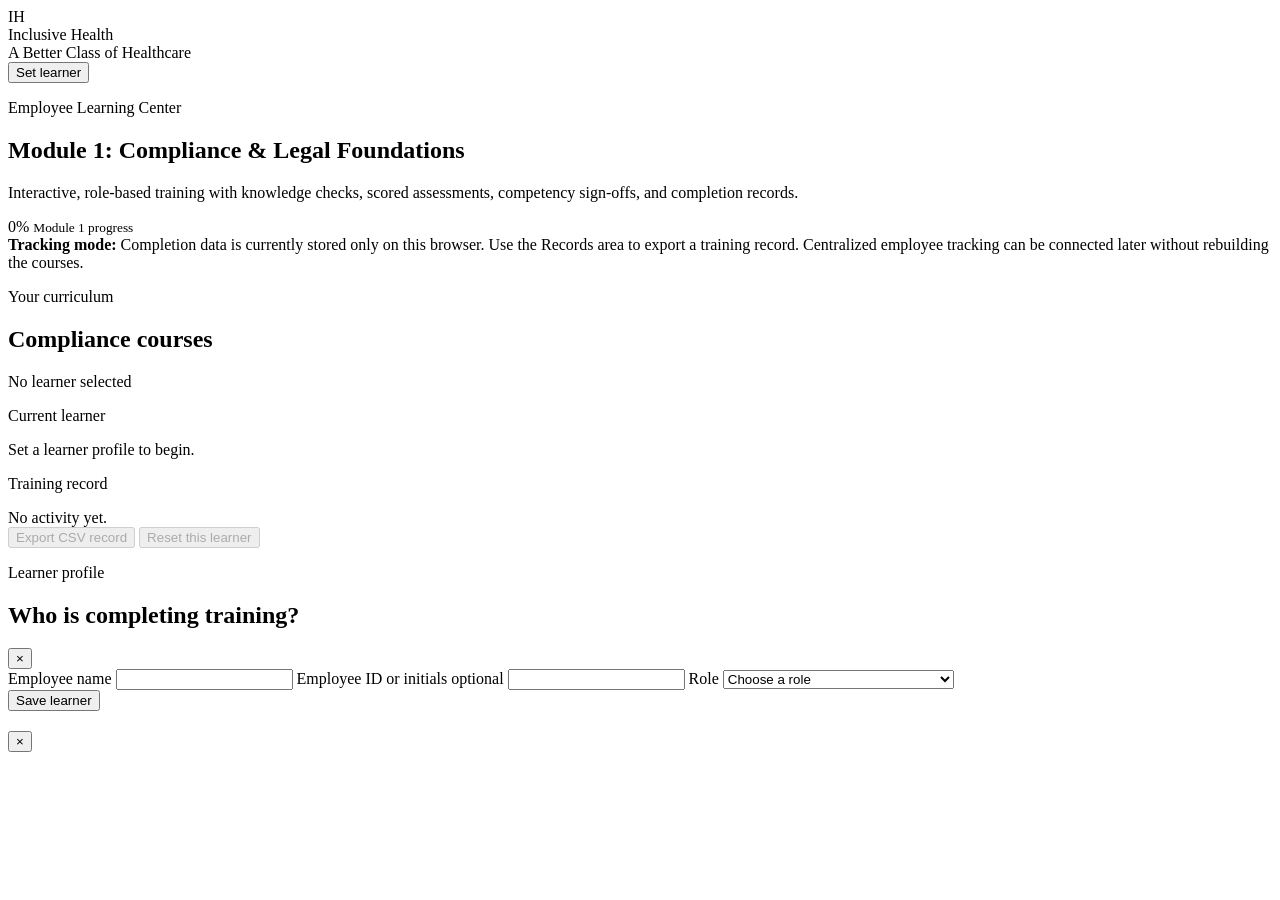
==== index.html @ cc0c8388 "Add training app shell and learner dashboard" ====
<!doctype html>
<html lang="en">
<head>
  <meta charset="utf-8" />
  <meta name="viewport" content="width=device-width, initial-scale=1" />
  <meta name="description" content="Inclusive Health employee compliance training" />
  <title>Inclusive Health Training | Module 1</title>
  <link rel="stylesheet" href="styles.css" />
</head>
<body>
  <header class="site-header">
    <div class="brand-wrap">
      <div class="brand-mark" aria-hidden="true">IH</div>
      <div>
        <div class="brand-name">Inclusive Health</div>
        <div class="brand-tagline">A Better Class of Healthcare</div>
      </div>
    </div>
    <button id="learnerButton" class="ghost-button" type="button">Set learner</button>
  </header>

  <main id="app" class="app-shell" tabindex="-1">
    <section class="hero">
      <div>
        <p class="eyebrow">Employee Learning Center</p>
        <h1>Module 1: Compliance &amp; Legal Foundations</h1>
        <p class="hero-copy">Interactive, role-based training with knowledge checks, scored assessments, competency sign-offs, and completion records.</p>
      </div>
      <div class="hero-stat" aria-live="polite">
        <span id="overallProgressValue">0%</span>
        <small>Module 1 progress</small>
      </div>
    </section>

    <section id="localTrackingNotice" class="notice notice-info">
      <strong>Tracking mode:</strong> Completion data is currently stored only on this browser. Use the Records area to export a training record. Centralized employee tracking can be connected later without rebuilding the courses.
    </section>

    <section class="dashboard-grid">
      <div class="dashboard-main">
        <section class="section-card">
          <div class="section-heading-row">
            <div>
              <p class="eyebrow">Your curriculum</p>
              <h2>Compliance courses</h2>
            </div>
            <span id="learnerSummary" class="pill">No learner selected</span>
          </div>
          <div id="moduleGrid" class="module-grid"></div>
        </section>
      </div>

      <aside class="dashboard-side">
        <section class="section-card compact-card">
          <p class="eyebrow">Current learner</p>
          <div id="learnerCard" class="learner-card empty-state">Set a learner profile to begin.</div>
        </section>

        <section class="section-card compact-card">
          <p class="eyebrow">Training record</p>
          <div id="recordSummary" class="record-summary">No activity yet.</div>
          <div class="button-stack">
            <button id="exportCsvButton" class="secondary-button" type="button" disabled>Export CSV record</button>
            <button id="resetButton" class="text-button danger-text" type="button" disabled>Reset this learner</button>
          </div>
        </section>
      </aside>
    </section>
  </main>

  <div id="modalBackdrop" class="modal-backdrop hidden" aria-hidden="true"></div>

  <section id="learnerModal" class="modal hidden" role="dialog" aria-modal="true" aria-labelledby="learnerModalTitle">
    <div class="modal-header">
      <div>
        <p class="eyebrow">Learner profile</p>
        <h2 id="learnerModalTitle">Who is completing training?</h2>
      </div>
      <button class="icon-button" data-close-modal type="button" aria-label="Close">×</button>
    </div>
    <form id="learnerForm" class="form-grid">
      <label>
        Employee name
        <input id="learnerName" name="name" autocomplete="name" required maxlength="80" />
      </label>
      <label>
        Employee ID or initials <span class="optional">optional</span>
        <input id="learnerId" name="employeeId" maxlength="40" />
      </label>
      <label>
        Role
        <select id="learnerRole" name="role" required>
          <option value="">Choose a role</option>
          <option value="reception">Reception / Front Desk</option>
          <option value="ma">Medical Assistant / Clinical Support</option>
          <option value="provider">Provider</option>
          <option value="management">Management / Leadership</option>
        </select>
      </label>
      <div class="modal-actions">
        <button class="primary-button" type="submit">Save learner</button>
      </div>
    </form>
  </section>

  <section id="courseModal" class="course-modal hidden" role="dialog" aria-modal="true" aria-labelledby="courseTitle">
    <div class="course-topbar">
      <div>
        <p id="courseKicker" class="eyebrow"></p>
        <h2 id="courseTitle"></h2>
      </div>
      <button class="icon-button" data-close-course type="button" aria-label="Exit course">×</button>
    </div>
    <div class="course-layout">
      <nav class="course-nav" aria-label="Course lessons">
        <div id="courseProgressText" class="course-progress-text"></div>
        <div class="progress-track"><div id="courseProgressBar" class="progress-bar"></div></div>
        <div id="lessonNav" class="lesson-nav"></div>
      </nav>
      <article id="lessonContent" class="lesson-content" tabindex="-1"></article>
    </div>
  </section>

  <template id="moduleCardTemplate">
    <article class="module-card">
      <div class="module-card-top">
        <span class="module-number"></span>
        <span class="module-status pill"></span>
      </div>
      <h3 class="module-title"></h3>
      <p class="module-description"></p>
      <div class="module-meta"></div>
      <button class="module-action primary-button" type="button"></button>
    </article>
  </template>

  <script src="content.js"></script>
  <script src="app.js"></script>
</body>
</html>
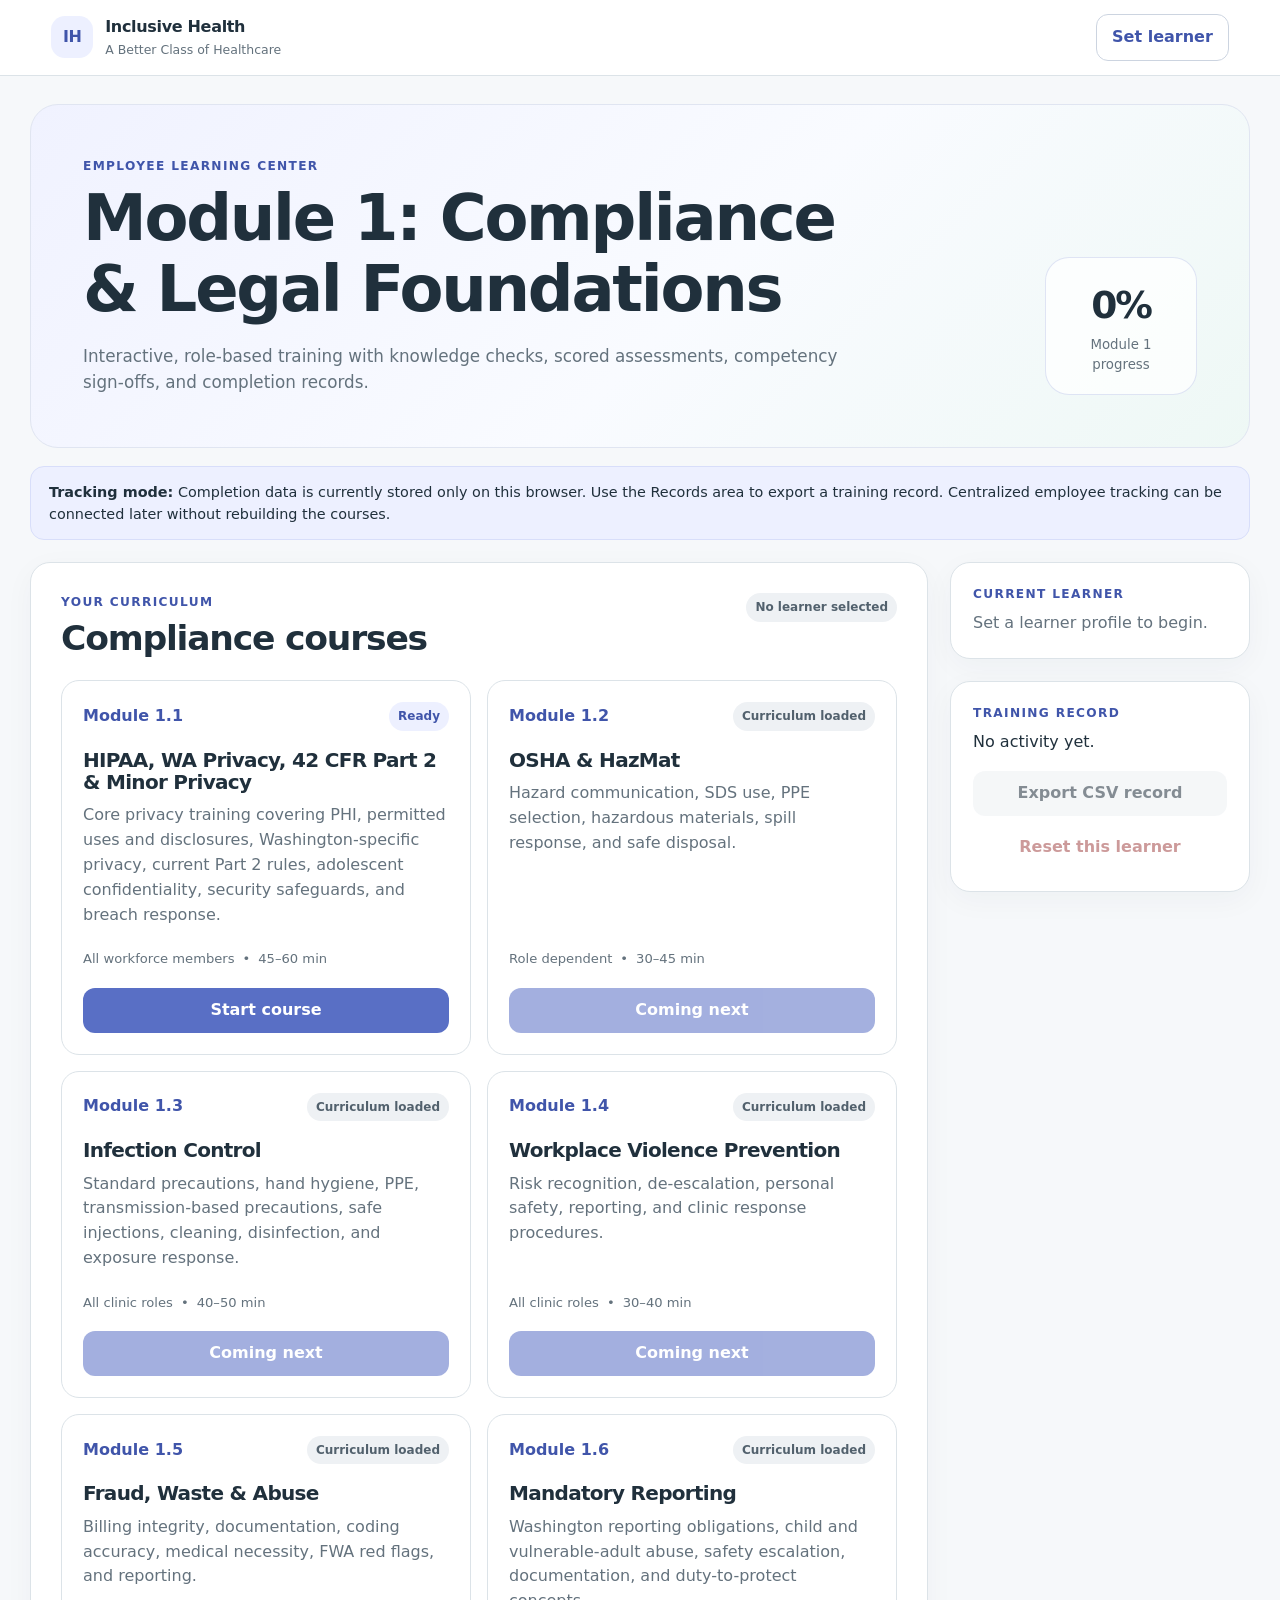
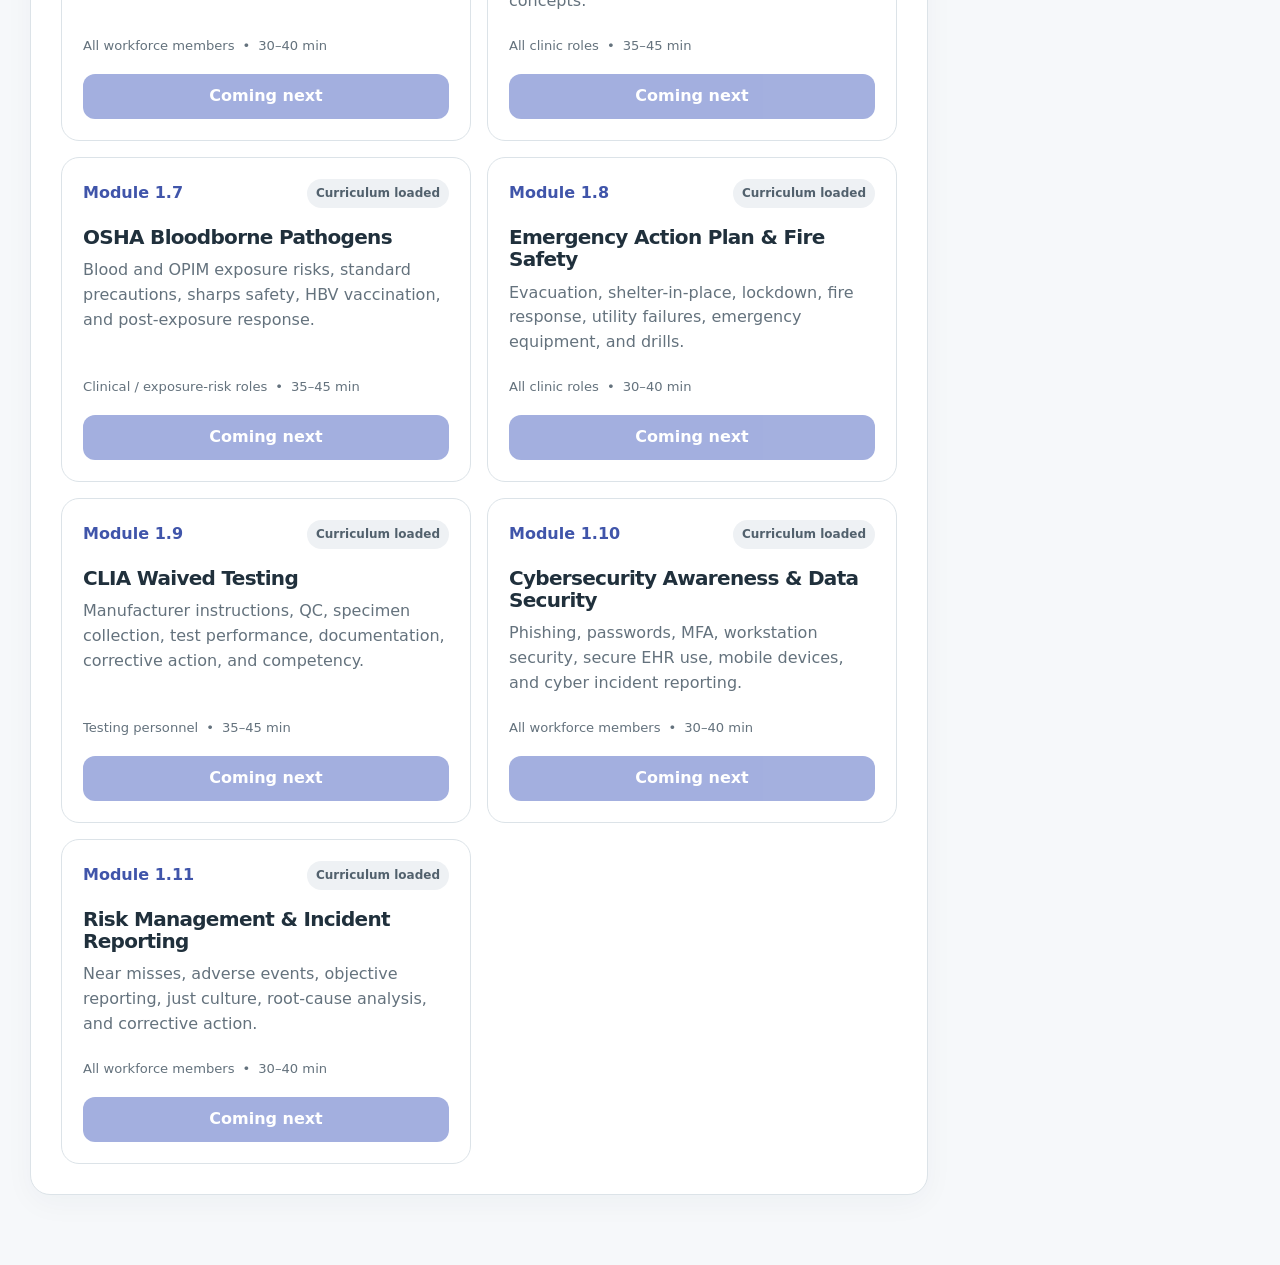
==== commit c1fdd079: "Load completion guards for required lesson sequencing" ====
--- a/index.html
+++ b/index.html
@@ -136,5 +136,6 @@
 
   <script src="content.js"></script>
   <script src="app.js"></script>
+  <script src="course-guards.js"></script>
 </body>
 </html>
--- a/styles.css
+++ b/styles.css
@@ -0,0 +1,285 @@
+:root {
+  --ink: #20303c;
+  --muted: #64727d;
+  --paper: #f6f8fa;
+  --card: #ffffff;
+  --line: #dce3e8;
+  --accent: #596fc5;
+  --accent-dark: #4055aa;
+  --accent-soft: #edf0ff;
+  --success: #2f7c63;
+  --success-soft: #e8f6f0;
+  --warning: #8a6427;
+  --warning-soft: #fbf2df;
+  --danger: #a44848;
+  --danger-soft: #fbeaea;
+  --shadow: 0 18px 50px rgba(38, 54, 67, .10);
+  --radius: 20px;
+}
+
+* { box-sizing: border-box; }
+html { scroll-behavior: smooth; }
+body {
+  margin: 0;
+  min-width: 320px;
+  background: var(--paper);
+  color: var(--ink);
+  font-family: Inter, ui-sans-serif, system-ui, -apple-system, BlinkMacSystemFont, "Segoe UI", sans-serif;
+  line-height: 1.55;
+}
+button, input, select { font: inherit; }
+button { cursor: pointer; }
+button:disabled { cursor: not-allowed; opacity: .55; }
+button:focus-visible, input:focus-visible, select:focus-visible, [tabindex]:focus-visible {
+  outline: 3px solid rgba(89,111,197,.32);
+  outline-offset: 2px;
+}
+
+.site-header {
+  position: sticky;
+  top: 0;
+  z-index: 20;
+  display: flex;
+  align-items: center;
+  justify-content: space-between;
+  gap: 20px;
+  padding: 14px clamp(18px, 4vw, 56px);
+  background: rgba(255,255,255,.94);
+  border-bottom: 1px solid var(--line);
+  backdrop-filter: blur(12px);
+}
+.brand-wrap { display: flex; align-items: center; gap: 12px; min-width: 0; }
+.brand-mark {
+  display: grid;
+  place-items: center;
+  width: 42px;
+  height: 42px;
+  border-radius: 14px;
+  background: var(--accent-soft);
+  color: var(--accent-dark);
+  font-weight: 800;
+  letter-spacing: -.03em;
+}
+.brand-name { font-weight: 800; letter-spacing: -.02em; }
+.brand-tagline { color: var(--muted); font-size: .78rem; }
+
+.app-shell { width: min(1220px, calc(100% - 32px)); margin: 28px auto 70px; }
+.hero {
+  display: flex;
+  align-items: flex-end;
+  justify-content: space-between;
+  gap: 28px;
+  padding: clamp(28px, 5vw, 52px);
+  border-radius: 28px;
+  background: linear-gradient(135deg, #f0f2ff, #f9fbff 55%, #eef8f5);
+  border: 1px solid #e0e5f1;
+}
+.eyebrow {
+  margin: 0 0 7px;
+  color: var(--accent-dark);
+  font-size: .76rem;
+  font-weight: 800;
+  letter-spacing: .11em;
+  text-transform: uppercase;
+}
+h1, h2, h3 { margin-top: 0; line-height: 1.12; letter-spacing: -.035em; }
+h1 { max-width: 820px; margin-bottom: 14px; font-size: clamp(2rem, 5vw, 4.25rem); }
+h2 { font-size: clamp(1.45rem, 2.7vw, 2.25rem); }
+h3 { font-size: 1.25rem; }
+.hero-copy { max-width: 760px; margin-bottom: 0; color: var(--muted); font-size: 1.05rem; }
+.hero-stat {
+  flex: 0 0 auto;
+  display: grid;
+  place-items: center;
+  width: 152px;
+  min-height: 130px;
+  padding: 18px;
+  border: 1px solid rgba(89,111,197,.18);
+  border-radius: 24px;
+  background: rgba(255,255,255,.72);
+  text-align: center;
+}
+.hero-stat span { display: block; font-size: 2.35rem; font-weight: 850; letter-spacing: -.06em; }
+.hero-stat small { color: var(--muted); }
+
+.notice { margin-top: 18px; padding: 14px 18px; border-radius: 14px; font-size: .9rem; }
+.notice-info { background: var(--accent-soft); border: 1px solid #d8defa; }
+.notice-warning { background: var(--warning-soft); border: 1px solid #ead7b2; }
+.notice-success { background: var(--success-soft); border: 1px solid #cce8dc; }
+
+.dashboard-grid { display: grid; grid-template-columns: minmax(0, 1fr) 300px; gap: 22px; margin-top: 22px; align-items: start; }
+.dashboard-main, .dashboard-side { min-width: 0; }
+.dashboard-side { display: grid; gap: 22px; }
+.section-card {
+  background: var(--card);
+  border: 1px solid var(--line);
+  border-radius: var(--radius);
+  box-shadow: 0 8px 30px rgba(38,54,67,.04);
+  padding: clamp(20px, 3vw, 30px);
+}
+.compact-card { padding: 22px; }
+.section-heading-row { display: flex; align-items: flex-start; justify-content: space-between; gap: 18px; margin-bottom: 22px; }
+.section-heading-row h2 { margin-bottom: 0; }
+.module-grid { display: grid; grid-template-columns: repeat(2, minmax(0, 1fr)); gap: 16px; }
+.module-card {
+  display: flex;
+  flex-direction: column;
+  min-height: 290px;
+  padding: 21px;
+  border: 1px solid var(--line);
+  border-radius: 18px;
+  background: #fff;
+}
+.module-card:hover { border-color: #c8d0dc; }
+.module-card-top { display: flex; justify-content: space-between; align-items: center; gap: 10px; margin-bottom: 18px; }
+.module-number { font-weight: 850; color: var(--accent-dark); }
+.module-title { margin-bottom: 10px; }
+.module-description { color: var(--muted); margin-top: 0; flex: 1; }
+.module-meta { display: flex; flex-wrap: wrap; gap: 8px; margin: 6px 0 18px; color: var(--muted); font-size: .82rem; }
+.pill { display: inline-flex; align-items: center; width: fit-content; max-width: 100%; padding: 5px 9px; border-radius: 999px; background: #eef1f4; color: #52616d; font-size: .75rem; font-weight: 760; }
+.pill.complete { background: var(--success-soft); color: var(--success); }
+.pill.progress { background: var(--warning-soft); color: var(--warning); }
+.pill.ready { background: var(--accent-soft); color: var(--accent-dark); }
+
+.primary-button, .secondary-button, .ghost-button, .text-button, .icon-button {
+  border: 0;
+  border-radius: 12px;
+  min-height: 44px;
+  padding: 10px 15px;
+  font-weight: 760;
+}
+.primary-button { background: var(--accent); color: white; }
+.primary-button:hover { background: var(--accent-dark); }
+.secondary-button { background: #eef1f4; color: var(--ink); }
+.ghost-button { background: transparent; color: var(--accent-dark); border: 1px solid #ccd4e0; }
+.text-button { background: transparent; padding-left: 0; padding-right: 0; min-height: auto; }
+.danger-text { color: var(--danger); }
+.icon-button { display: grid; place-items: center; width: 44px; padding: 0; background: #eef1f4; font-size: 1.5rem; }
+.button-stack { display: grid; gap: 9px; margin-top: 16px; }
+.module-action { width: 100%; }
+
+.learner-card strong { display: block; font-size: 1.15rem; }
+.learner-card p, .record-summary p { margin: 6px 0; color: var(--muted); font-size: .9rem; }
+.empty-state { color: var(--muted); }
+
+.hidden { display: none !important; }
+.modal-backdrop { position: fixed; inset: 0; z-index: 60; background: rgba(21, 31, 39, .52); }
+.modal {
+  position: fixed;
+  z-index: 70;
+  left: 50%;
+  top: 50%;
+  transform: translate(-50%, -50%);
+  width: min(620px, calc(100% - 28px));
+  max-height: calc(100% - 40px);
+  overflow: auto;
+  padding: 24px;
+  border-radius: 22px;
+  background: white;
+  box-shadow: var(--shadow);
+}
+.modal-header { display: flex; align-items: flex-start; justify-content: space-between; gap: 18px; margin-bottom: 18px; }
+.modal-header h2 { margin-bottom: 0; }
+.form-grid { display: grid; gap: 16px; }
+.form-grid label { display: grid; gap: 7px; font-weight: 720; }
+.form-grid input, .form-grid select {
+  width: 100%;
+  min-height: 48px;
+  padding: 10px 12px;
+  border: 1px solid #ccd4dc;
+  border-radius: 10px;
+  background: white;
+  color: var(--ink);
+  font-size: 16px;
+}
+.optional { color: var(--muted); font-size: .78rem; font-weight: 500; }
+.modal-actions { display: flex; justify-content: flex-end; margin-top: 6px; }
+
+.course-modal {
+  position: fixed;
+  inset: 18px;
+  z-index: 80;
+  overflow: hidden;
+  border: 1px solid var(--line);
+  border-radius: 24px;
+  background: var(--paper);
+  box-shadow: var(--shadow);
+}
+.course-topbar { display: flex; align-items: center; justify-content: space-between; gap: 18px; padding: 17px 22px; background: white; border-bottom: 1px solid var(--line); }
+.course-topbar h2 { margin: 0; font-size: 1.2rem; }
+.course-topbar .eyebrow { margin-bottom: 3px; }
+.course-layout { display: grid; grid-template-columns: 275px minmax(0, 1fr); height: calc(100% - 79px); min-height: 0; }
+.course-nav { overflow-y: auto; padding: 21px 16px; border-right: 1px solid var(--line); background: #fff; }
+.course-progress-text { margin-bottom: 8px; font-size: .86rem; font-weight: 760; }
+.progress-track { width: 100%; height: 8px; overflow: hidden; border-radius: 999px; background: #e8edf1; }
+.progress-bar { width: 0; height: 100%; background: var(--accent); transition: width .25s ease; }
+.lesson-nav { display: grid; gap: 7px; margin-top: 22px; }
+.lesson-nav button { width: 100%; border: 0; border-radius: 10px; padding: 11px; background: transparent; color: var(--ink); text-align: left; }
+.lesson-nav button.active { background: var(--accent-soft); color: var(--accent-dark); font-weight: 760; }
+.lesson-nav button.done::after { content: " ✓"; color: var(--success); font-weight: 850; }
+.lesson-content { overflow-y: auto; padding: clamp(24px, 5vw, 58px); background: var(--paper); }
+.lesson-inner { width: min(800px, 100%); margin: 0 auto; }
+.lesson-inner h2 { margin-bottom: 14px; }
+.lesson-inner h3 { margin-top: 30px; }
+.lesson-inner p, .lesson-inner li { font-size: 1rem; }
+.lesson-inner .lead { color: var(--muted); font-size: 1.09rem; }
+.lesson-inner ul, .lesson-inner ol { padding-left: 23px; }
+.lesson-inner li + li { margin-top: 7px; }
+.learning-callout { margin: 22px 0; padding: 18px; border-left: 4px solid var(--accent); border-radius: 10px; background: #fff; }
+.learning-callout strong { display: block; margin-bottom: 6px; }
+.comparison-grid { display: grid; grid-template-columns: repeat(2, minmax(0, 1fr)); gap: 14px; margin: 20px 0; }
+.mini-card { padding: 17px; border: 1px solid var(--line); border-radius: 14px; background: white; }
+.mini-card h3, .mini-card h4 { margin: 0 0 7px; }
+.mini-card p { margin: 0; color: var(--muted); }
+
+.knowledge-check { margin: 28px 0; padding: 20px; border: 1px solid #d6deea; border-radius: 16px; background: white; }
+.knowledge-check fieldset { border: 0; padding: 0; margin: 0; }
+.knowledge-check legend { font-weight: 800; margin-bottom: 14px; }
+.choice-list { display: grid; gap: 9px; }
+.choice-row { display: flex; align-items: flex-start; gap: 10px; padding: 11px; border: 1px solid var(--line); border-radius: 11px; }
+.choice-row input { margin-top: 4px; }
+.feedback { margin-top: 12px; padding: 12px; border-radius: 10px; font-size: .9rem; }
+.feedback.correct { background: var(--success-soft); color: #235e4b; }
+.feedback.incorrect { background: var(--danger-soft); color: #7f3434; }
+.lesson-actions { display: flex; flex-wrap: wrap; justify-content: space-between; gap: 12px; margin-top: 34px; padding-top: 20px; border-top: 1px solid var(--line); }
+
+.quiz-question { margin: 0 0 18px; padding: 20px; border: 1px solid var(--line); border-radius: 15px; background: white; }
+.quiz-question h3 { margin-top: 0; font-size: 1rem; line-height: 1.4; letter-spacing: 0; }
+.quiz-result { padding: 22px; border-radius: 16px; background: white; border: 1px solid var(--line); }
+.quiz-result .score { font-size: 3rem; font-weight: 850; letter-spacing: -.06em; }
+.ack-row { display: flex; gap: 10px; align-items: flex-start; margin: 20px 0; padding: 15px; background: #fff; border: 1px solid var(--line); border-radius: 13px; }
+.ack-row input { margin-top: 4px; }
+.certificate { padding: 26px; border: 2px solid #cbd4df; border-radius: 18px; background: white; text-align: center; }
+.certificate h2 { margin-bottom: 8px; }
+.certificate-name { font-size: 1.8rem; font-weight: 850; }
+.source-list { margin-top: 30px; font-size: .83rem; color: var(--muted); }
+.source-list a { color: var(--accent-dark); }
+
+@media (max-width: 900px) {
+  .dashboard-grid { grid-template-columns: 1fr; }
+  .dashboard-side { grid-template-columns: repeat(2, minmax(0, 1fr)); }
+  .course-layout { grid-template-columns: 220px minmax(0, 1fr); }
+}
+@media (max-width: 700px) {
+  .site-header { align-items: flex-start; }
+  .brand-tagline { display: none; }
+  .app-shell { width: min(100% - 20px, 1220px); margin-top: 12px; }
+  .hero { align-items: flex-start; flex-direction: column; padding: 25px; }
+  .hero-stat { width: 100%; min-height: auto; display: flex; justify-content: space-between; }
+  .module-grid, .dashboard-side, .comparison-grid { grid-template-columns: 1fr; }
+  .section-heading-row { flex-direction: column; }
+  .course-modal { inset: 6px; border-radius: 16px; overflow: auto; }
+  .course-layout { display: block; height: auto; }
+  .course-nav { position: sticky; top: 0; z-index: 2; overflow-x: auto; overflow-y: hidden; padding: 12px; border-right: 0; border-bottom: 1px solid var(--line); }
+  .course-progress-text, .course-nav .progress-track { display: none; }
+  .lesson-nav { display: flex; width: max-content; margin-top: 0; }
+  .lesson-nav button { width: auto; white-space: nowrap; }
+  .lesson-content { overflow: visible; padding: 22px 16px 44px; }
+}
+
+@media print {
+  .site-header, .hero, .notice, .dashboard-grid, .course-topbar, .course-nav, .lesson-actions, .knowledge-check, .quiz-question { display: none !important; }
+  .course-modal { position: static; display: block !important; border: 0; box-shadow: none; }
+  .course-layout, .lesson-content { display: block; height: auto; overflow: visible; padding: 0; background: white; }
+  .certificate { margin-top: 15vh; }
+}
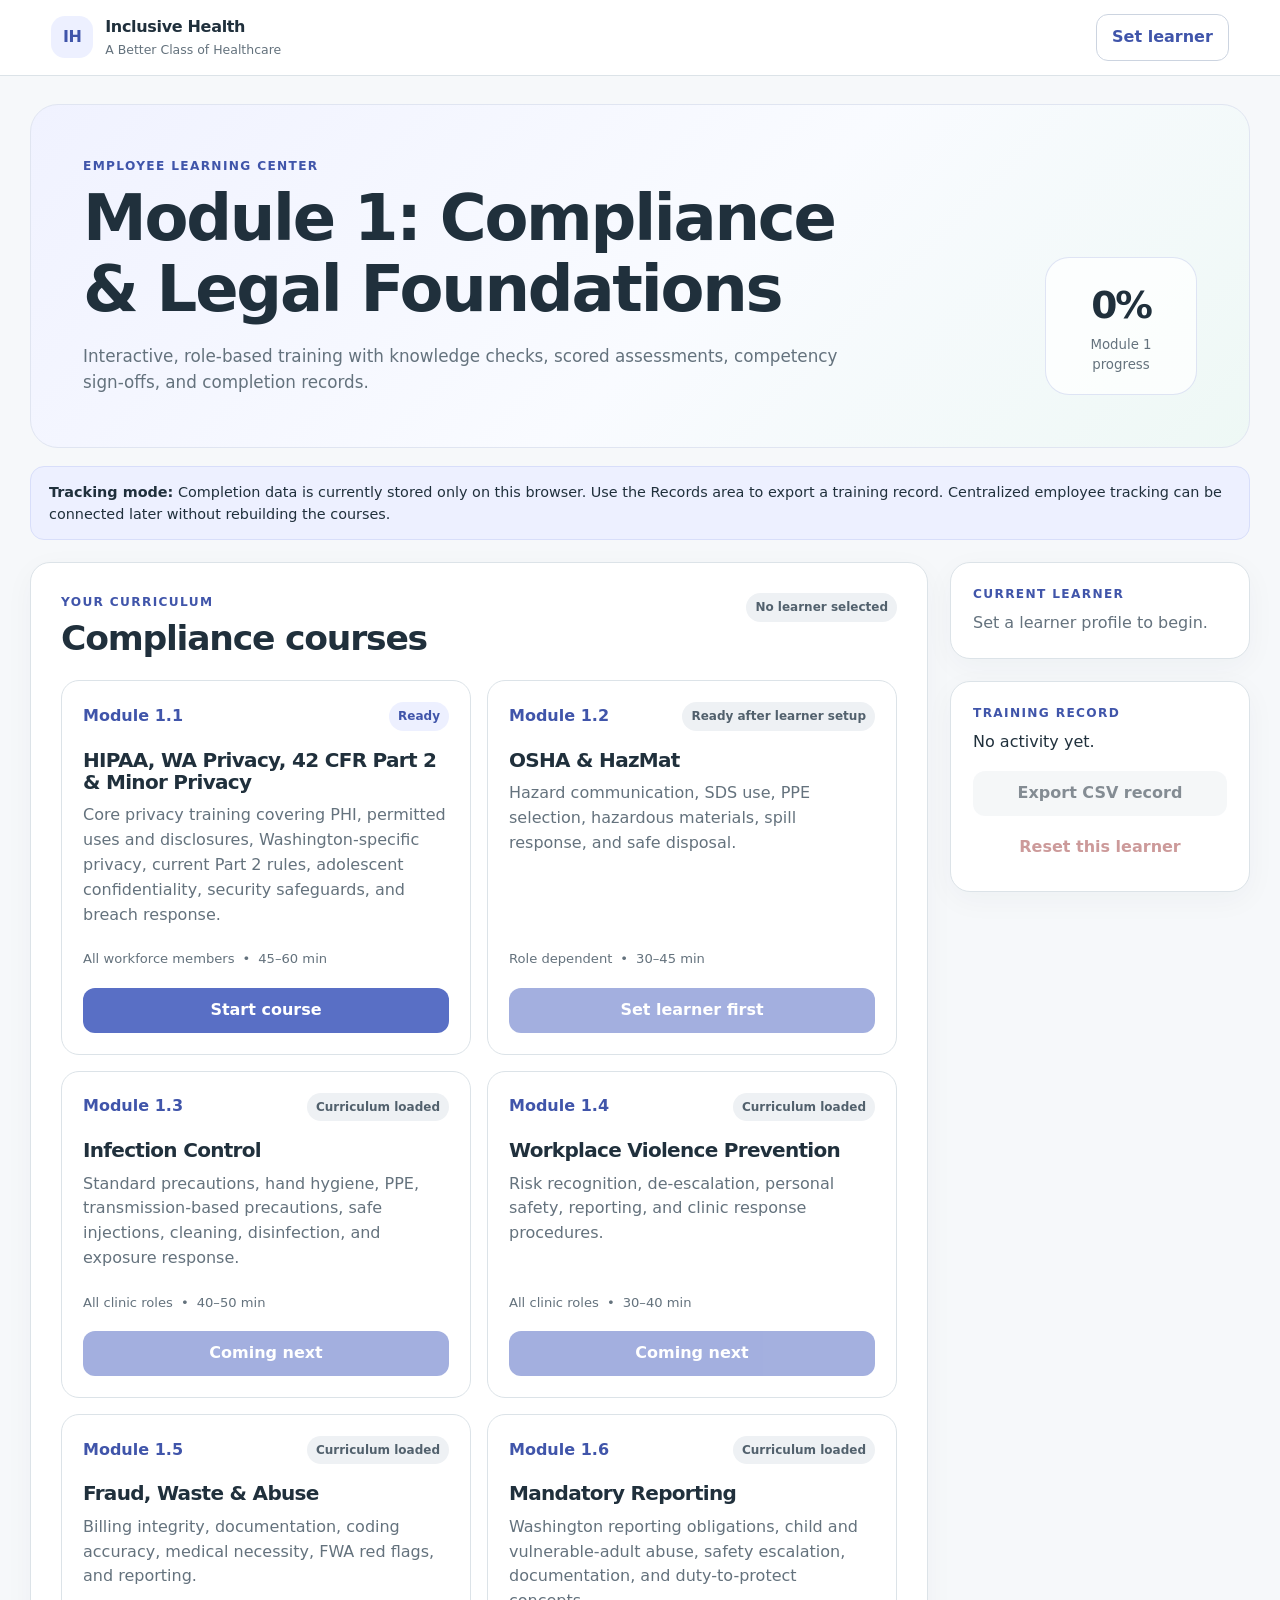
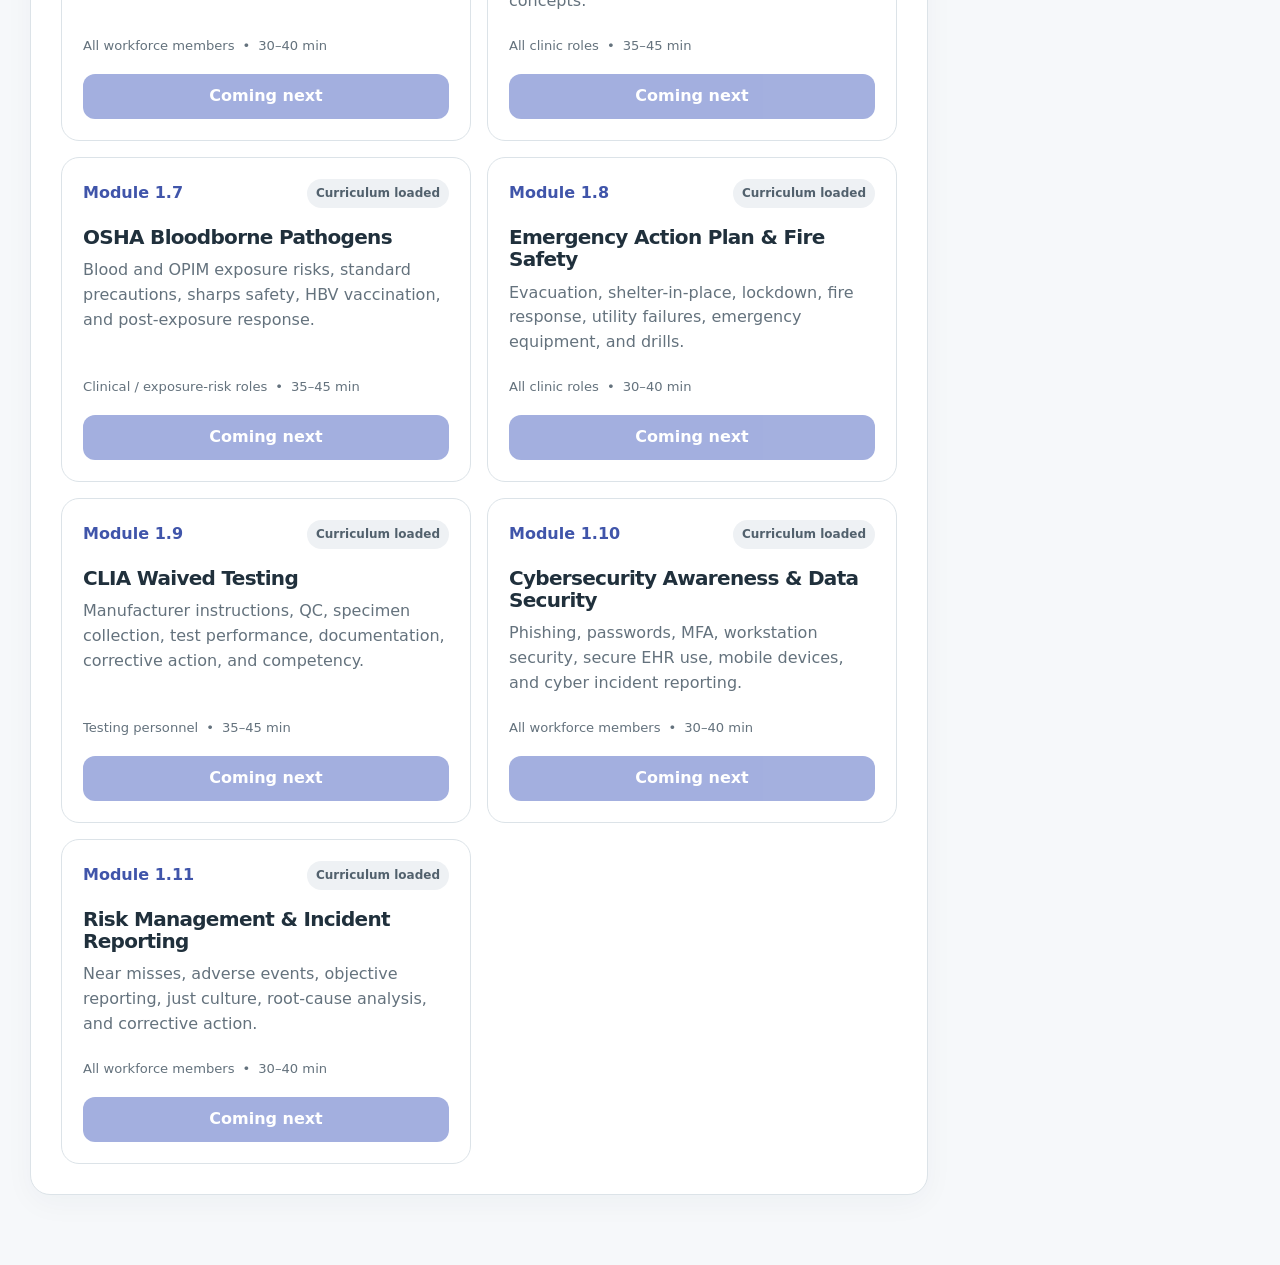
==== commit 512f8c10: "Wire Module 1.2 navigation into training dashboard" ====
--- a/index.html
+++ b/index.html
@@ -137,5 +137,6 @@
   <script src="content.js"></script>
   <script src="app.js"></script>
   <script src="course-guards.js"></script>
+  <script src="module12-router.js"></script>
 </body>
 </html>
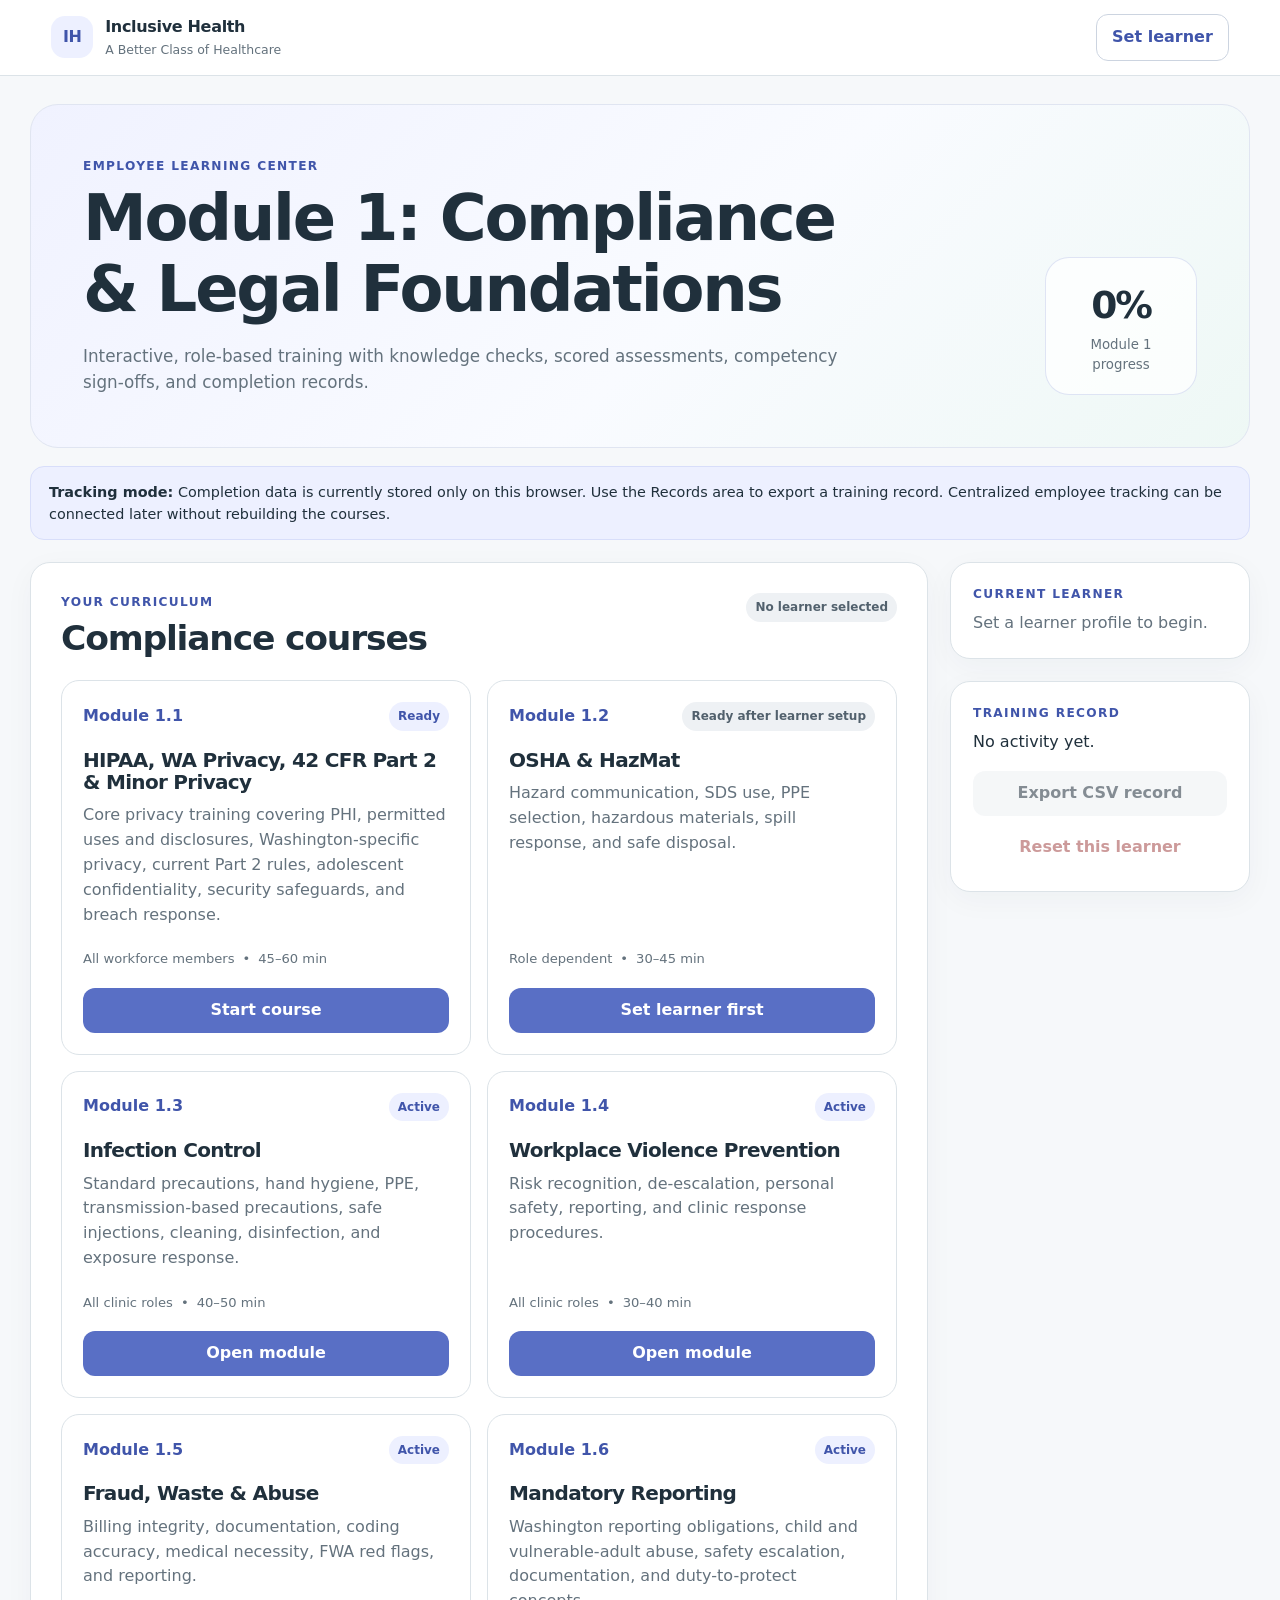
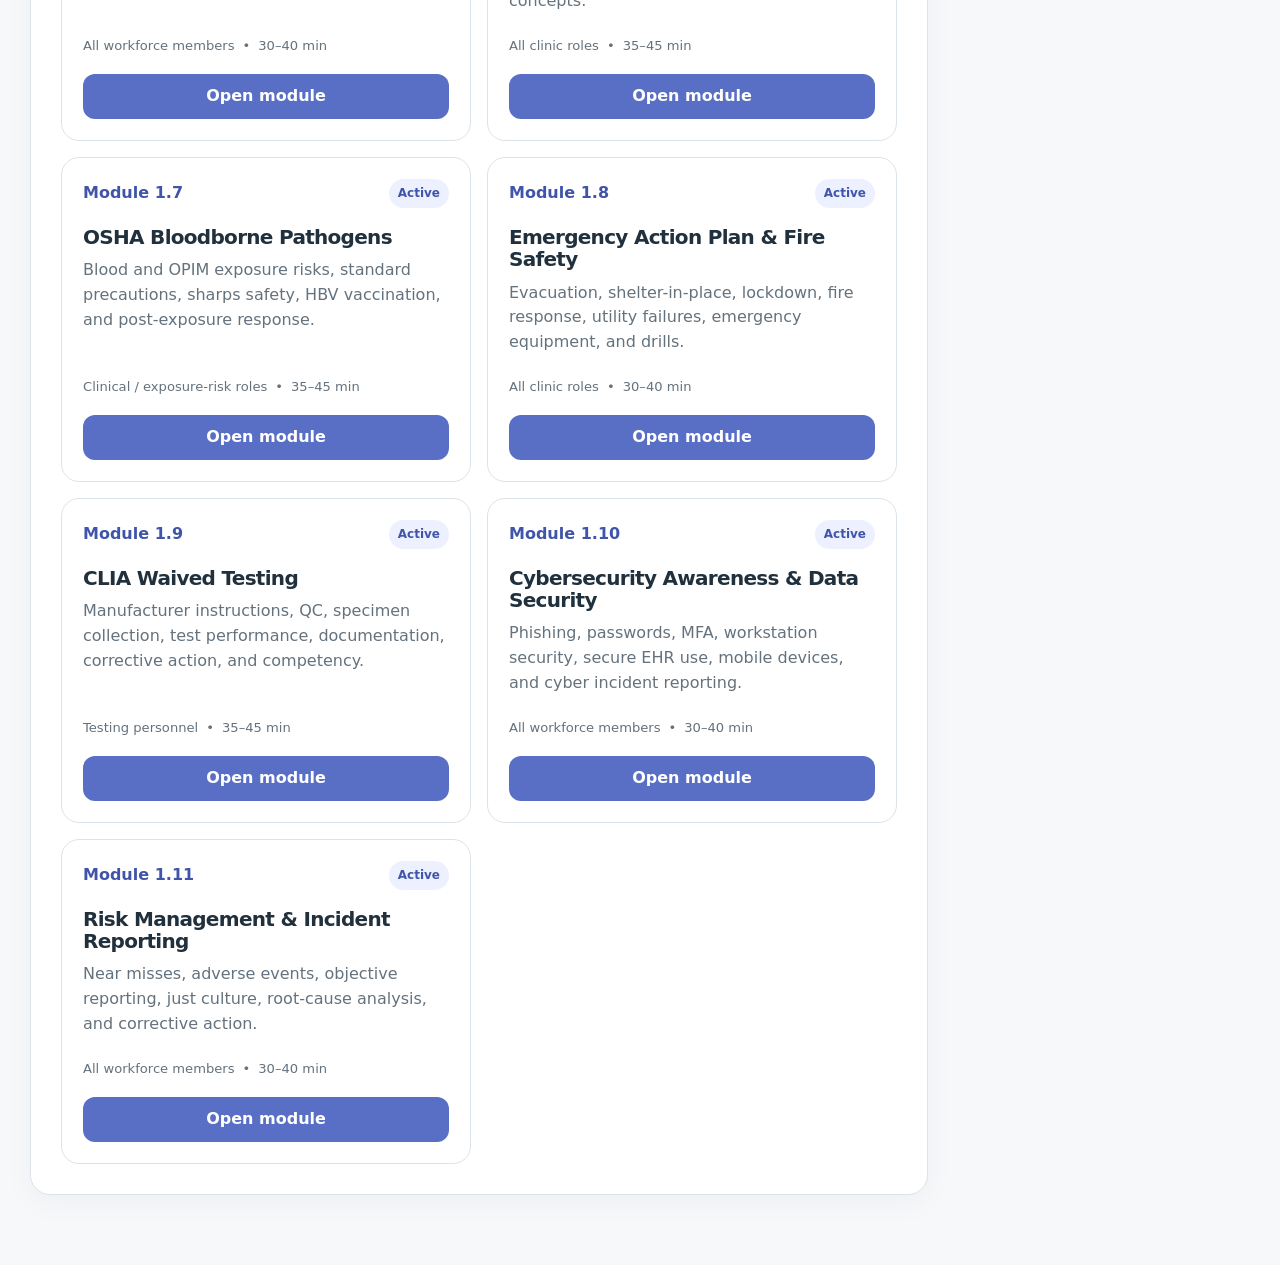
==== commit e211103d: "Activate all Module 1 dashboard buttons" ====
--- a/index.html
+++ b/index.html
@@ -138,5 +138,6 @@
   <script src="app.js"></script>
   <script src="course-guards.js"></script>
   <script src="module12-router.js"></script>
+  <script src="all-modules-router.js"></script>
 </body>
-</html>
+</html>
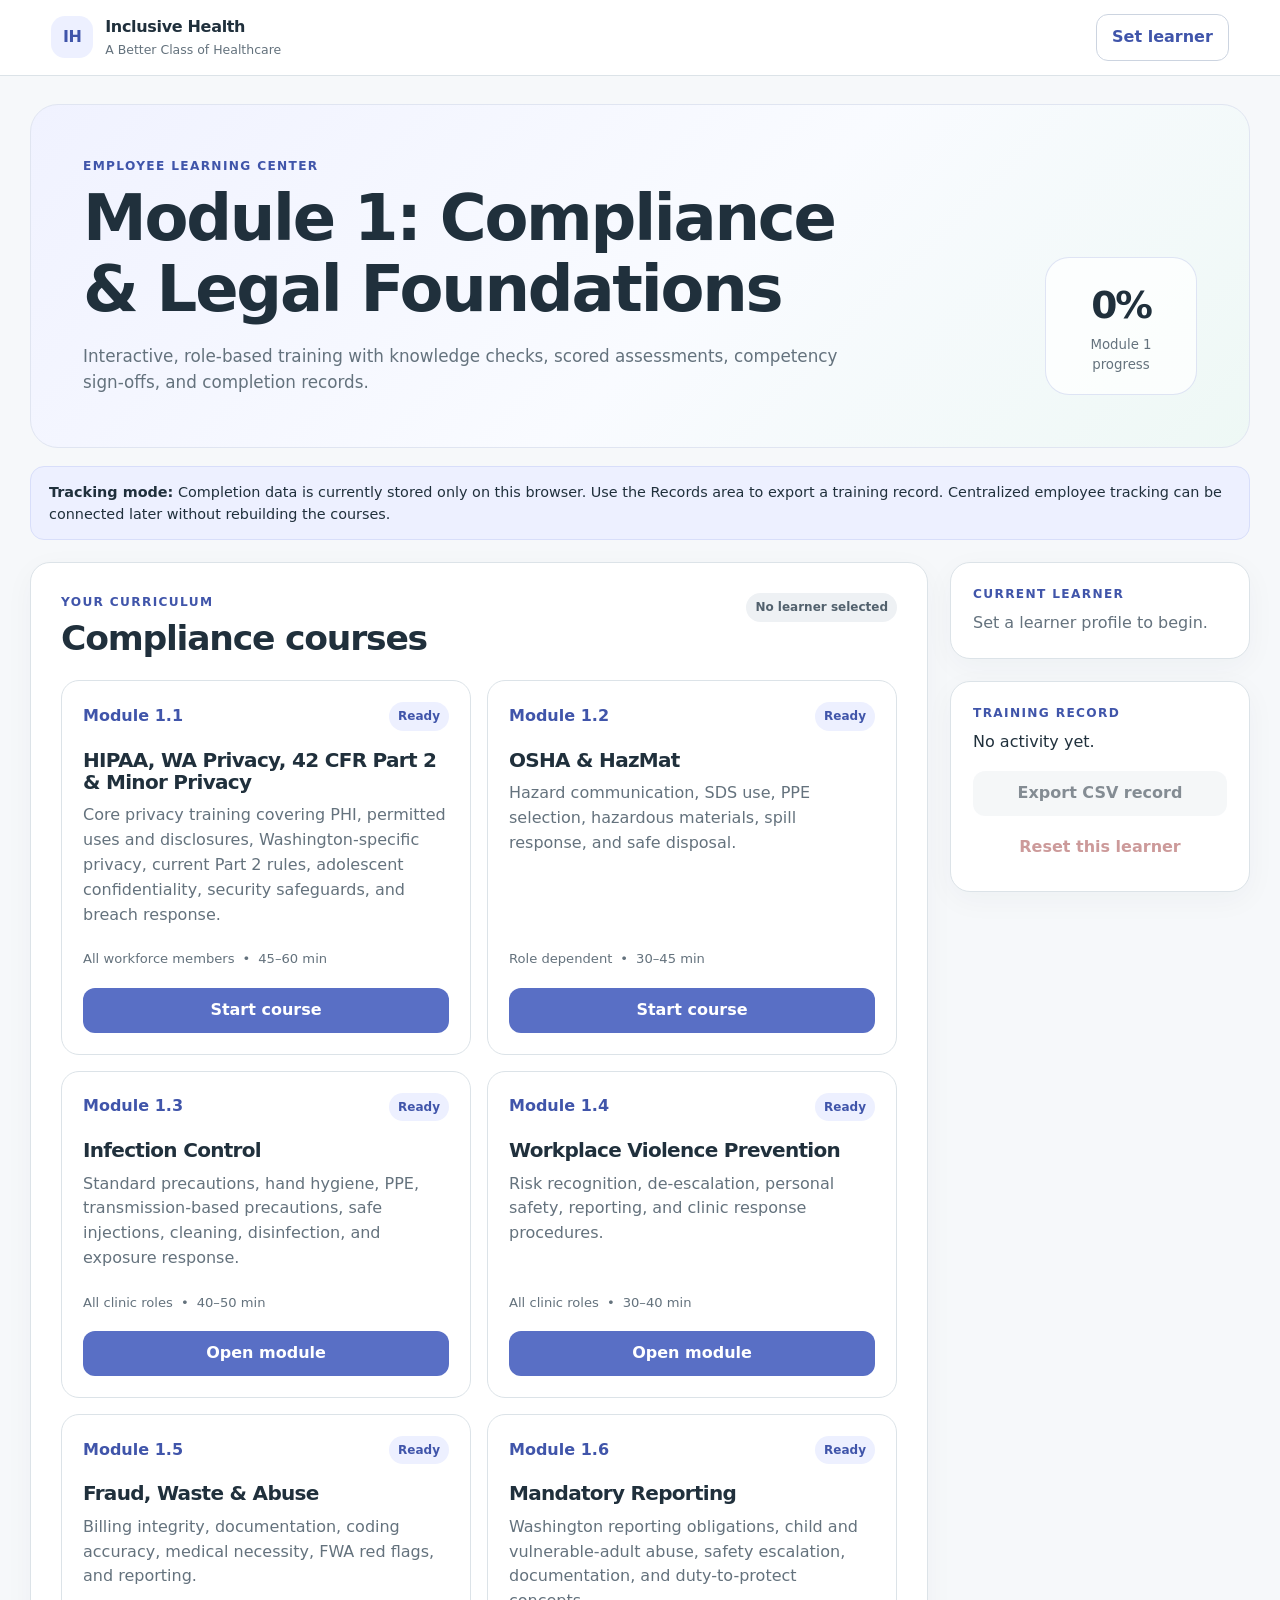
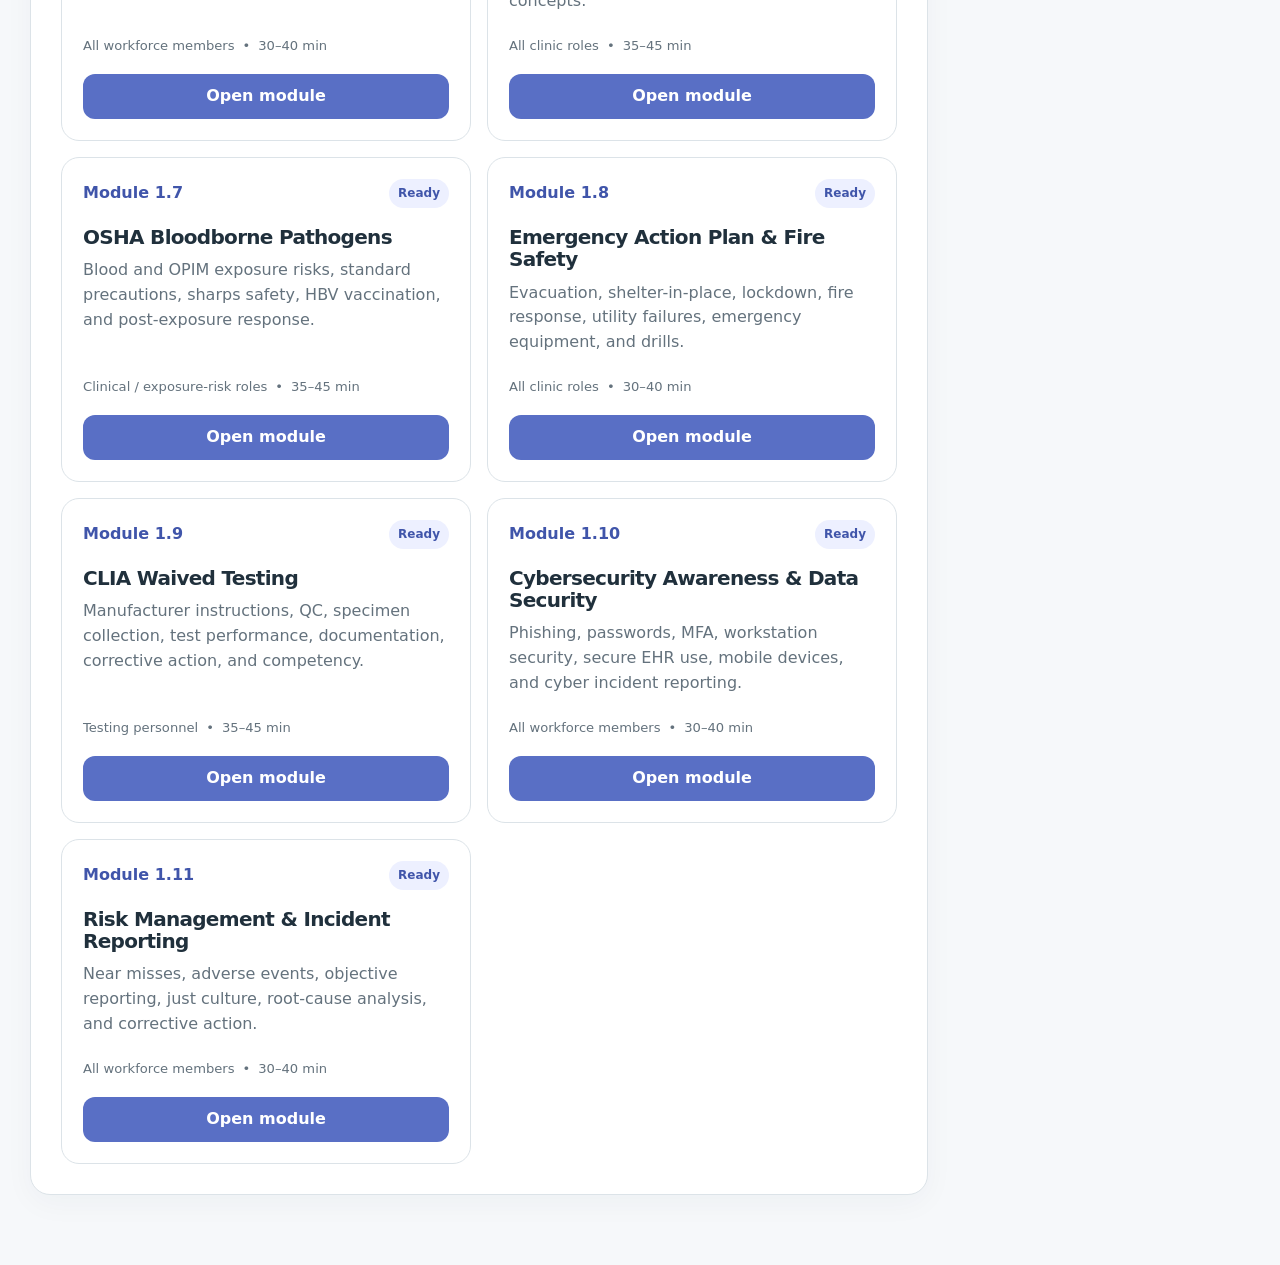
==== commit 45ebabf8: "Use single navigation layer on main" ====
--- a/index.html
+++ b/index.html
@@ -137,7 +137,6 @@
   <script src="content.js"></script>
   <script src="app.js"></script>
   <script src="course-guards.js"></script>
-  <script src="module12-router.js"></script>
-  <script src="all-modules-router.js"></script>
+  <script src="main-navigation.js"></script>
 </body>
 </html>
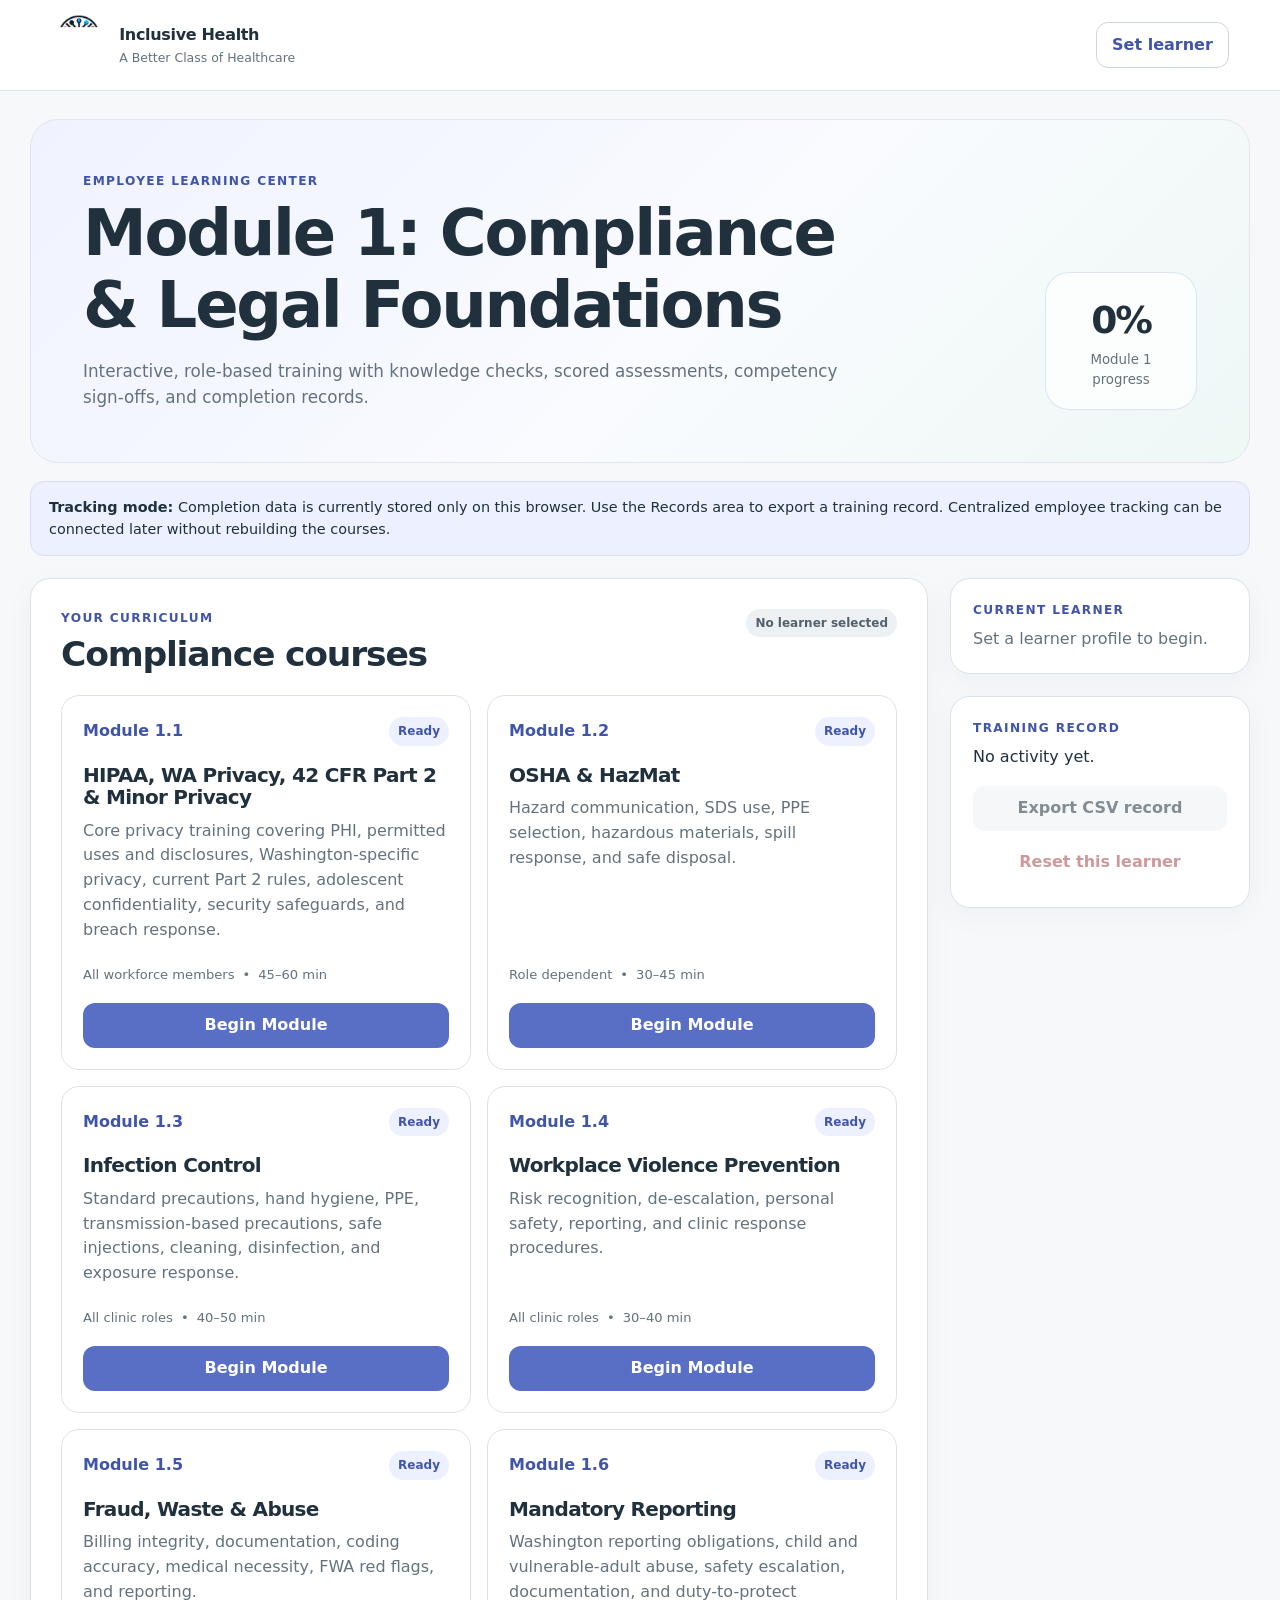
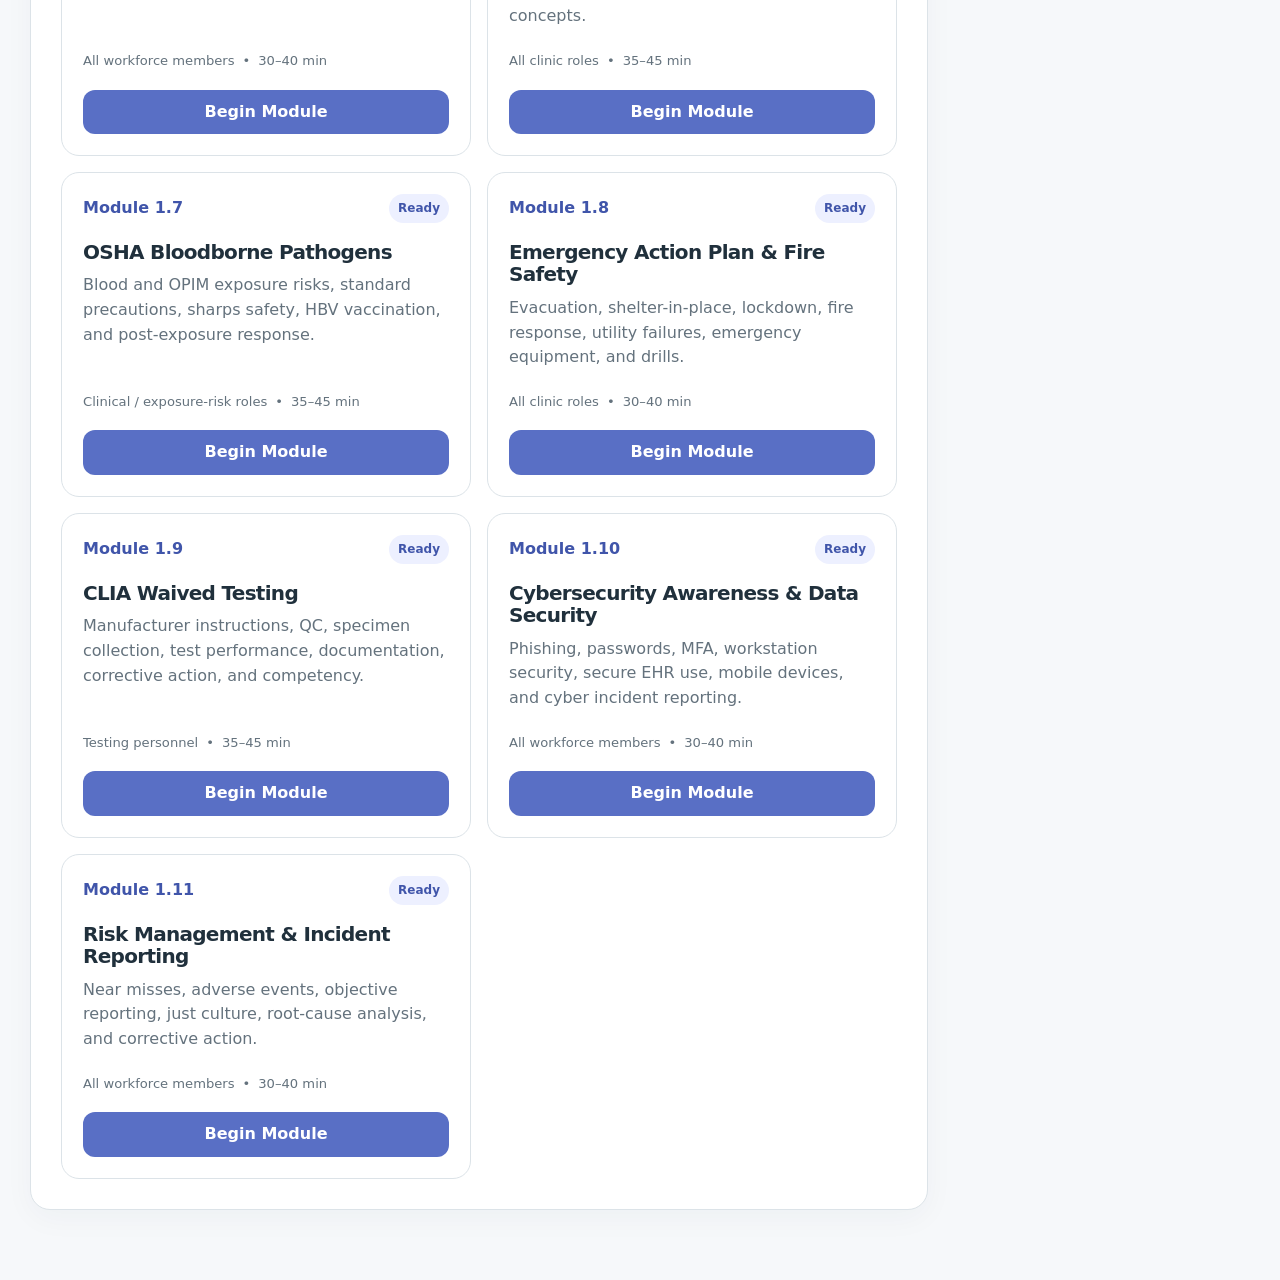
==== commit 10ce3151: "Use Inclusive Health logo in dashboard header" ====
--- a/index.html
+++ b/index.html
@@ -10,7 +10,7 @@
 <body>
   <header class="site-header">
     <div class="brand-wrap">
-      <div class="brand-mark" aria-hidden="true">IH</div>
+      <img src="inclusive-health-logo-header.png" alt="Inclusive Health" style="width:56px;height:62px;object-fit:contain;flex:0 0 auto;" />
       <div>
         <div class="brand-name">Inclusive Health</div>
         <div class="brand-tagline">A Better Class of Healthcare</div>
